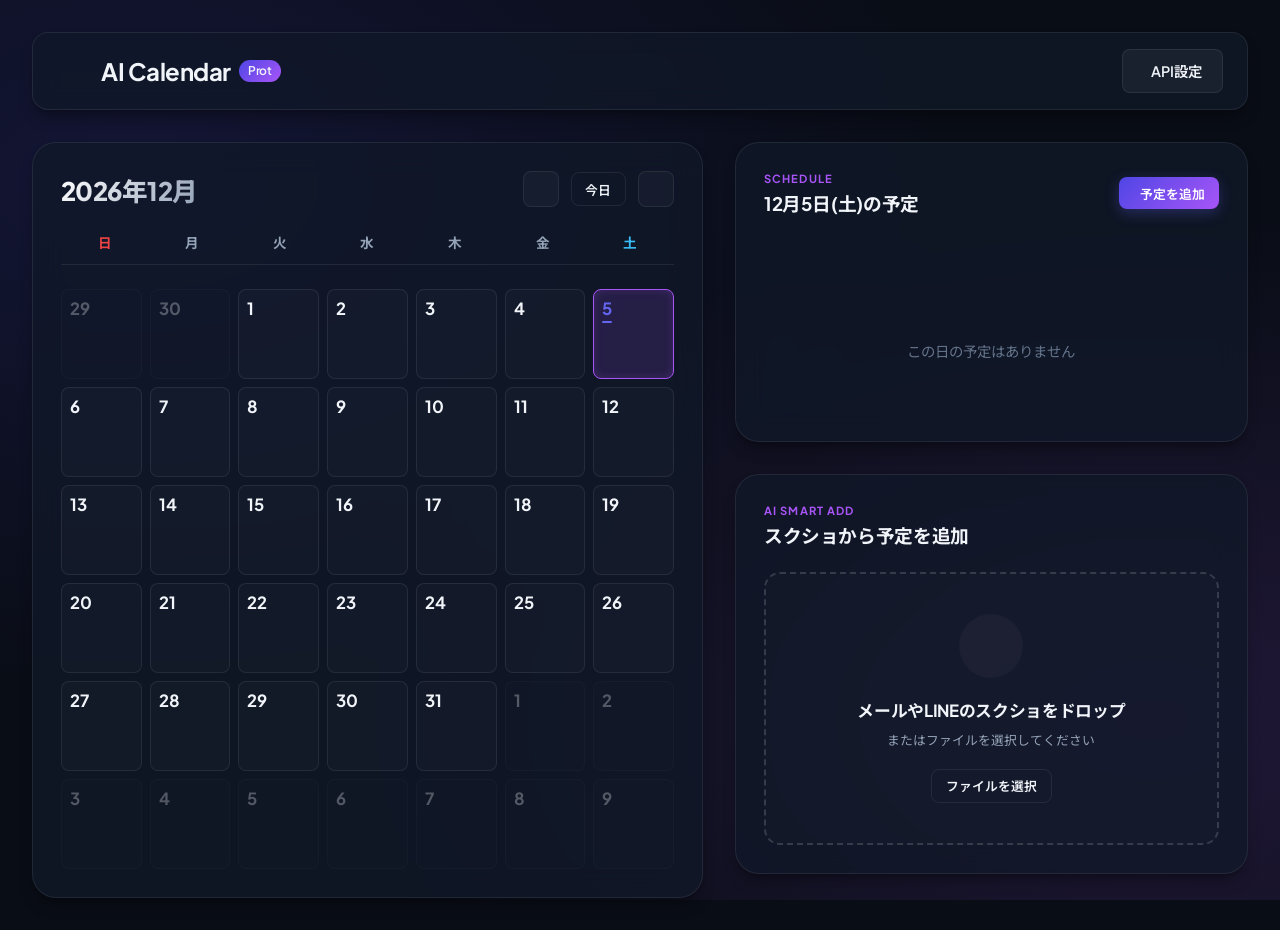
==== index.html @ 20b2f6cc "feat: 複数日の予定を一括登録できる機能を追加 合宿・旅行など連続する予定を、開始日〜終了日を指定して一度に登録できるように対応。  Co-Authored-By: Claude Sonnet 5" ====
<!DOCTYPE html>
<html lang="ja">
<head>
  <meta charset="UTF-8">
  <meta name="viewport" content="width=device-width, initial-scale=1.0">
  <title>AI Calendar Prototype - スマート予定抽出カレンダー</title>
  <!-- Google Fonts -->
  <link rel="preconnect" href="https://fonts.googleapis.com">
  <link rel="preconnect" href="https://fonts.gstatic.com" crossorigin>
  <link href="https://fonts.googleapis.com/css2?family=Plus+Jakarta+Sans:wght@300;400;500;600;700;800&family=Noto+Sans+JP:wght@300;400;500;700&display=swap" rel="stylesheet">
  <!-- Lucide Icons -->
  <script src="https://unpkg.com/lucide@latest"></script>
  <!-- Main Stylesheet -->
  <link rel="stylesheet" href="style.css">
</head>
<body>
  <div class="app-container">
    <!-- Header -->
    <header class="app-header">
      <div class="logo-area">
        <i data-lucide="calendar-heart" class="logo-icon"></i>
        <h1>AI Calendar <span class="badge">Prot</span></h1>
      </div>
      <div class="header-actions">
        <button id="btn-api-settings" class="btn btn-secondary">
          <i data-lucide="key"></i>
          <span>API設定</span>
        </button>
      </div>
    </header>

    <!-- Main Content Grid -->
    <main class="app-main">
      <!-- Left Column: Calendar -->
      <section class="card calendar-card">
        <div class="calendar-header">
          <h2 id="calendar-month-year">2026年7月</h2>
          <div class="calendar-nav">
            <button id="btn-prev-month" class="btn-icon" title="前月"><i data-lucide="chevron-left"></i></button>
            <button id="btn-today" class="btn btn-sm btn-outline">今日</button>
            <button id="btn-next-month" class="btn-icon" title="翌月"><i data-lucide="chevron-right"></i></button>
          </div>
        </div>
        
        <!-- Weekdays -->
        <div class="weekdays">
          <div class="weekday sun">日</div>
          <div class="weekday">月</div>
          <div class="weekday">火</div>
          <div class="weekday">水</div>
          <div class="weekday">木</div>
          <div class="weekday">金</div>
          <div class="weekday sat">土</div>
        </div>

        <!-- Days Grid -->
        <div id="calendar-days" class="calendar-days">
          <!-- Dynamically populated -->
        </div>
      </section>

      <!-- Right Column: Daily Schedule & Actions -->
      <section class="right-panel">
        <!-- Selected Date Schedule -->
        <div class="card schedule-card">
          <div class="card-header">
            <div class="title-with-subtitle">
              <span class="card-subtitle">SCHEDULE</span>
              <h3 id="selected-date-title">7月9日(木)の予定</h3>
            </div>
            <button id="btn-add-schedule" class="btn btn-primary btn-sm">
              <i data-lucide="plus"></i>
              <span>予定を追加</span>
            </button>
          </div>
          
          <div id="schedule-list" class="schedule-list">
            <!-- Dynamically populated -->
            <div class="empty-state">
              <i data-lucide="calendar-range"></i>
              <p>この日の予定はありません</p>
            </div>
          </div>
        </div>

        <!-- Smart Analyzer Dropzone -->
        <div class="card analyzer-card">
          <div class="card-header">
            <div class="title-with-subtitle">
              <span class="card-subtitle">AI SMART ADD</span>
              <h3>スクショから予定を追加</h3>
            </div>
          </div>
          
          <div id="dropzone" class="dropzone">
            <input type="file" id="file-input" accept="image/*" style="display: none;">
            <div class="dropzone-content">
              <div class="icon-pulse">
                <i data-lucide="image-plus" class="drop-icon"></i>
              </div>
              <h4>メールやLINEのスクショをドロップ</h4>
              <p>またはファイルを選択してください</p>
              <button type="button" class="btn btn-outline btn-sm btn-browse" onclick="document.getElementById('file-input').click()">
                ファイルを選択
              </button>
            </div>
            <div id="preview-container" class="preview-container" style="display: none;">
              <img id="image-preview" src="" alt="アップロードされた画像">
              <div class="preview-overlay">
                <button type="button" id="btn-clear-image" class="btn-icon btn-danger-icon" title="画像を解除">
                  <i data-lucide="trash-2"></i>
                </button>
                <button type="button" id="btn-analyze-image" class="btn btn-glow">
                  <i data-lucide="sparkles"></i>
                  <span>AIで予定を読み取る</span>
                </button>
              </div>
            </div>
          </div>
        </div>
      </section>
    </main>
  </div>

  <!-- Modal: API Settings -->
  <div id="modal-api-settings" class="modal">
    <div class="modal-content glass">
      <div class="modal-header">
        <h3><i data-lucide="settings" class="icon-inline"></i> API設定</h3>
        <button class="btn-icon modal-close"><i data-lucide="x"></i></button>
      </div>
      <div class="modal-body">
        <p class="description-text">
          メールやLINEのスクリーンショットから自動で予定を抽出するために、Google AI StudioのGemini APIを使用します。
        </p>
        <div class="form-group">
          <label for="input-api-key">Gemini API Key</label>
          <div class="input-with-icon">
            <i data-lucide="key" class="input-icon"></i>
            <input type="password" id="input-api-key" placeholder="AIzaSy...">
          </div>
          <span class="help-text">
            キーはブラウザのLocalStorageにのみ保存され、直接GoogleのAPIと通信します。<br>
            キーがない場合は、モック（模擬）データを使用して機能をお試しいただけます。
          </span>
        </div>
        
        <div class="toggle-group">
          <div class="toggle-label">
            <span class="toggle-title">デモモード（モック動作）</span>
            <span class="toggle-desc">APIキーなしで模擬的な画像解析テストを行います</span>
          </div>
          <label class="switch">
            <input type="checkbox" id="checkbox-demo-mode">
            <span class="slider round"></span>
          </label>
        </div>
      </div>
      <div class="modal-footer">
        <a href="https://aistudio.google.com/" target="_blank" rel="noopener noreferrer" class="btn btn-link">
          <i data-lucide="external-link"></i> APIキーを取得する
        </a>
        <button id="btn-save-api" class="btn btn-primary">保存する</button>
      </div>
    </div>
  </div>

  <!-- Modal: Add Schedule Form (Manual) -->
  <div id="modal-add-schedule" class="modal">
    <div class="modal-content glass">
      <div class="modal-header">
        <h3><i data-lucide="calendar-plus" class="icon-inline"></i> 予定を手動で追加</h3>
        <button class="btn-icon modal-close"><i data-lucide="x"></i></button>
      </div>
      <form id="form-manual-schedule">
        <div class="modal-body">
          <div class="form-group">
            <label for="schedule-title">タイトル <span class="required">*</span></label>
            <input type="text" id="schedule-title" required placeholder="例: 総合科学特論の講義">
          </div>
          
          <div class="toggle-group toggle-group-compact" id="multi-day-toggle-group">
            <div class="toggle-label">
              <span class="toggle-title">複数日の予定</span>
              <span class="toggle-desc">合宿・旅行など連続する予定を一括登録</span>
            </div>
            <label class="switch">
              <input type="checkbox" id="checkbox-multi-day">
              <span class="slider round"></span>
            </label>
          </div>

          <div id="single-day-input" class="form-row">
            <div class="form-group">
              <label for="schedule-date">日付 <span class="required">*</span></label>
              <input type="date" id="schedule-date" required>
            </div>
          </div>

          <div id="multi-day-input" class="form-row" style="display: none;">
            <div class="form-group">
              <label for="schedule-date-start">開始日 <span class="required">*</span></label>
              <input type="date" id="schedule-date-start">
            </div>
            <div class="form-group">
              <label for="schedule-date-end">終了日 <span class="required">*</span></label>
              <input type="date" id="schedule-date-end">
            </div>
          </div>
          
          <div class="form-row">
            <div class="form-group">
              <label for="schedule-start-time">開始時間</label>
              <input type="time" id="schedule-start-time">
            </div>
            <div class="form-group">
              <label for="schedule-end-time">終了時間</label>
              <input type="time" id="schedule-end-time">
            </div>
          </div>

          <div class="form-group">
            <label for="schedule-description">詳細・メモ</label>
            <textarea id="schedule-description" rows="3" placeholder="場所や持ち物など"></textarea>
          </div>
        </div>
        <div class="modal-footer">
          <button type="button" class="btn btn-outline modal-close">キャンセル</button>
          <button type="submit" class="btn btn-primary">追加する</button>
        </div>
      </form>
    </div>
  </div>

  <!-- Modal: AI Analysis Result Confirmation -->
  <div id="modal-analysis-result" class="modal">
    <div class="modal-content glass max-w-lg">
      <div class="modal-header">
        <h3 class="success-title"><i data-lucide="sparkles" class="icon-inline"></i> AI解析結果の確認</h3>
        <button class="btn-icon modal-close"><i data-lucide="x"></i></button>
      </div>
      <form id="form-confirm-analysis">
        <div class="modal-body">
          <p class="analysis-intro-text">
            スクリーンショットから以下の予定が検出されました。内容を確認・編集し、カレンダーに追加してください。
          </p>
          
          <div class="form-group">
            <label for="analysis-title">タイトル <span class="required">*</span></label>
            <input type="text" id="analysis-title" required>
          </div>
          
          <div class="form-row">
            <div class="form-group">
              <label for="analysis-date">日付 <span class="required">*</span></label>
              <input type="date" id="analysis-date" required>
            </div>
          </div>
          
          <div class="form-row">
            <div class="form-group">
              <label for="analysis-start-time">開始時間</label>
              <input type="time" id="analysis-start-time">
            </div>
            <div class="form-group">
              <label for="analysis-end-time">終了時間</label>
              <input type="time" id="analysis-end-time">
            </div>
          </div>

          <div class="form-group">
            <label for="analysis-description">詳細・メモ</label>
            <textarea id="analysis-description" rows="4"></textarea>
          </div>
        </div>
        <div class="modal-footer">
          <button type="button" class="btn btn-outline modal-close">キャンセル</button>
          <button type="submit" class="btn btn-glow">カレンダーに追加する</button>
        </div>
      </form>
    </div>
  </div>

  <!-- Global Loader -->
  <div id="global-loader" class="loader-overlay" style="display: none;">
    <div class="loader-content">
      <div class="spinner-circle"></div>
      <p id="loader-message">AIが画像を解析中...</p>
    </div>
  </div>

  <!-- Toast Notification -->
  <div id="toast" class="toast" style="display: none;">
    <i data-lucide="check-circle" id="toast-icon"></i>
    <span id="toast-message">予定を追加しました！</span>
  </div>

  <!-- Main Logic Script -->
  <script src="app.js"></script>
</body>
</html>
---- style.css ----
/* ==========================================================================
   CSS Design System & Variables (Dark / Neon / Glassmorphism)
   ========================================================================== */

:root {
  --font-primary: 'Plus Jakarta Sans', 'Noto Sans JP', sans-serif;
  
  /* Color Palette */
  --bg-app: #090d16;
  --bg-card: rgba(17, 25, 40, 0.75);
  --bg-card-hover: rgba(27, 37, 56, 0.85);
  --border-glass: rgba(255, 255, 255, 0.08);
  --border-focus: #6366f1;
  
  --text-main: #f1f5f9;
  --text-muted: #94a3b8;
  --text-dark: #64748b;
  
  --primary: #6366f1;
  --primary-glow: rgba(99, 102, 241, 0.35);
  --secondary: #a855f7;
  --secondary-glow: rgba(168, 85, 247, 0.3);
  --gradient-accent: linear-gradient(135deg, #4f46e5 0%, #a855f7 100%);
  --gradient-glow: linear-gradient(135deg, rgba(79, 70, 229, 0.4) 0%, rgba(168, 85, 247, 0.4) 100%);
  
  --success: #10b981;
  --success-glow: rgba(16, 185, 129, 0.2);
  --danger: #ef4444;
  --danger-glow: rgba(239, 68, 68, 0.2);
  
  /* Layout */
  --radius-sm: 8px;
  --radius-md: 16px;
  --radius-lg: 24px;
  --shadow-sm: 0 4px 6px -1px rgba(0, 0, 0, 0.1), 0 2px 4px -2px rgba(0, 0, 0, 0.1);
  --shadow-md: 0 10px 15px -3px rgba(0, 0, 0, 0.3), 0 4px 6px -4px rgba(0, 0, 0, 0.3);
  --shadow-glow: 0 0 20px rgba(99, 102, 241, 0.2);
}

/* ==========================================================================
   Base Styles & Reset
   ========================================================================== */

* {
  margin: 0;
  padding: 0;
  box-sizing: border-box;
}

body {
  background-color: var(--bg-app);
  background-image: 
    radial-gradient(at 10% 20%, rgba(79, 70, 229, 0.15) 0px, transparent 50%),
    radial-gradient(at 90% 80%, rgba(168, 85, 247, 0.15) 0px, transparent 50%);
  background-attachment: fixed;
  color: var(--text-main);
  font-family: var(--font-primary);
  min-height: 100vh;
  display: flex;
  justify-content: center;
  overflow-x: hidden;
  -webkit-font-smoothing: antialiased;
}

/* ==========================================================================
   Typography & Inline elements
   ========================================================================== */

h1, h2, h3, h4 {
  font-weight: 700;
  letter-spacing: -0.02em;
}

input, textarea, button {
  font-family: inherit;
  color: inherit;
}

/* ==========================================================================
   App Layout Container
   ========================================================================== */

.app-container {
  width: 100%;
  max-width: 1400px;
  padding: 2rem;
  display: flex;
  flex-direction: column;
  gap: 2rem;
}

/* ==========================================================================
   Header
   ========================================================================== */

.app-header {
  display: flex;
  justify-content: space-between;
  align-items: center;
  padding: 1rem 1.5rem;
  background: var(--bg-card);
  backdrop-filter: blur(12px);
  -webkit-backdrop-filter: blur(12px);
  border: 1px solid var(--border-glass);
  border-radius: var(--radius-md);
  box-shadow: var(--shadow-md);
}

.logo-area {
  display: flex;
  align-items: center;
  gap: 0.75rem;
}

.logo-icon {
  width: 2rem;
  height: 2rem;
  color: var(--primary);
  filter: drop-shadow(0 0 8px var(--primary-glow));
}

.logo-area h1 {
  font-size: 1.5rem;
  display: flex;
  align-items: center;
  gap: 0.5rem;
}

.logo-area h1 .badge {
  font-size: 0.75rem;
  background: var(--gradient-accent);
  padding: 0.2rem 0.6rem;
  border-radius: 999px;
  font-weight: 600;
}

/* ==========================================================================
   Main Grid Layout
   ========================================================================== */

.app-main {
  display: grid;
  grid-template-columns: 1.7fr 1.3fr;
  gap: 2rem;
  align-items: start;
}

@media (max-width: 1024px) {
  .app-main {
    grid-template-columns: 1fr;
  }
}

/* ==========================================================================
   Shared Card (Glassmorphism)
   ========================================================================== */

.card {
  background: var(--bg-card);
  backdrop-filter: blur(16px);
  -webkit-backdrop-filter: blur(16px);
  border: 1px solid var(--border-glass);
  border-radius: var(--radius-lg);
  padding: 1.75rem;
  box-shadow: var(--shadow-md);
  transition: transform 0.3s ease, border-color 0.3s ease;
}

.card:hover {
  border-color: rgba(255, 255, 255, 0.15);
}

.card-header {
  display: flex;
  justify-content: space-between;
  align-items: center;
  margin-bottom: 1.5rem;
}

.title-with-subtitle {
  display: flex;
  flex-direction: column;
  gap: 0.25rem;
}

.card-subtitle {
  font-size: 0.7rem;
  font-weight: 700;
  color: var(--secondary);
  letter-spacing: 0.1em;
  text-transform: uppercase;
}

/* ==========================================================================
   Left Column: Calendar Styles
   ========================================================================== */

.calendar-card {
  display: flex;
  flex-direction: column;
  gap: 1.5rem;
}

.calendar-header {
  display: flex;
  justify-content: space-between;
  align-items: center;
}

.calendar-header h2 {
  font-size: 1.6rem;
  font-weight: 800;
  background: linear-gradient(120deg, #fff, var(--text-muted));
  -webkit-background-clip: text;
  -webkit-text-fill-color: transparent;
}

.calendar-nav {
  display: flex;
  align-items: center;
  gap: 0.75rem;
}

/* Weekdays */
.weekdays {
  display: grid;
  grid-template-columns: repeat(7, 1fr);
  text-align: center;
  font-weight: 700;
  font-size: 0.85rem;
  color: var(--text-muted);
  border-bottom: 1px solid var(--border-glass);
  padding-bottom: 0.75rem;
}

.weekday.sun {
  color: var(--danger);
}

.weekday.sat {
  color: #38bdf8;
}

/* Days Grid */
.calendar-days {
  display: grid;
  grid-template-columns: repeat(7, 1fr);
  grid-auto-rows: minmax(90px, 1fr);
  gap: 8px;
}

.day-cell {
  position: relative;
  background: rgba(255, 255, 255, 0.02);
  border: 1px solid var(--border-glass);
  border-radius: var(--radius-sm);
  padding: 0.5rem;
  display: flex;
  flex-direction: column;
  justify-content: space-between;
  cursor: pointer;
  transition: all 0.2s cubic-bezier(0.4, 0, 0.2, 1);
}

.day-cell:hover {
  background: rgba(255, 255, 255, 0.06);
  transform: translateY(-2px);
  border-color: rgba(255, 255, 255, 0.2);
  box-shadow: 0 4px 12px rgba(0, 0, 0, 0.2);
}

.day-cell.other-month {
  opacity: 0.3;
}

.day-cell.today {
  background: rgba(99, 102, 241, 0.1);
  border-color: var(--primary);
  box-shadow: inset 0 0 10px rgba(99, 102, 241, 0.15);
}

.day-cell.selected {
  background: rgba(168, 85, 247, 0.15);
  border-color: var(--secondary);
  box-shadow: inset 0 0 10px rgba(168, 85, 247, 0.2);
}

.day-number {
  font-weight: 700;
  font-size: 1.05rem;
  color: var(--text-main);
  align-self: flex-start;
}

.day-cell.today .day-number {
  color: var(--primary);
  position: relative;
}

.day-cell.today .day-number::after {
  content: '';
  position: absolute;
  bottom: -4px;
  left: 0;
  width: 100%;
  height: 2px;
  background: var(--primary);
  border-radius: 99px;
}

/* Event Badges in Calendar Cells */
.cell-events {
  display: flex;
  flex-direction: column;
  gap: 3px;
  margin-top: 0.5rem;
  overflow: hidden;
  max-height: 52px;
}

.event-badge {
  font-size: 0.7rem;
  padding: 2px 6px;
  background: var(--primary-glow);
  border-left: 3px solid var(--primary);
  color: #c7d2fe;
  border-radius: 3px;
  white-space: nowrap;
  overflow: hidden;
  text-overflow: ellipsis;
  font-weight: 500;
}

.event-badge.has-time {
  background: var(--secondary-glow);
  border-left-color: var(--secondary);
  color: #f5d0fe;
}

.event-badge.more {
  background: transparent;
  border-left: none;
  color: var(--text-muted);
  text-align: center;
  font-weight: 600;
}

/* ==========================================================================
   Right Panel Styles
   ========================================================================== */

.right-panel {
  display: flex;
  flex-direction: column;
  gap: 2rem;
}

/* Schedule Card */
.schedule-card {
  min-height: 300px;
}

.schedule-list {
  display: flex;
  flex-direction: column;
  gap: 1rem;
}

.schedule-item {
  display: flex;
  align-items: center;
  gap: 1rem;
  background: rgba(255, 255, 255, 0.03);
  border: 1px solid var(--border-glass);
  padding: 1rem;
  border-radius: var(--radius-md);
  transition: all 0.2s ease;
}

.schedule-item:hover {
  background: rgba(255, 255, 255, 0.05);
  border-color: rgba(255, 255, 255, 0.15);
  transform: translateX(4px);
}

.schedule-time-indicator {
  display: flex;
  flex-direction: column;
  align-items: center;
  justify-content: center;
  min-width: 65px;
  padding-right: 1rem;
  border-right: 1px solid var(--border-glass);
}

.schedule-time-start {
  font-weight: 700;
  font-size: 1rem;
  color: var(--text-main);
}

.schedule-time-end {
  font-size: 0.75rem;
  color: var(--text-muted);
}

.schedule-info {
  flex-grow: 1;
}

.schedule-title {
  font-weight: 600;
  font-size: 1rem;
  color: var(--text-main);
  margin-bottom: 0.25rem;
}

.schedule-desc {
  font-size: 0.8rem;
  color: var(--text-muted);
  line-height: 1.4;
}

.schedule-actions {
  display: flex;
  gap: 0.5rem;
}

/* Empty State */
.empty-state {
  display: flex;
  flex-direction: column;
  align-items: center;
  justify-content: center;
  color: var(--text-dark);
  padding: 3rem 0;
  text-align: center;
  gap: 0.75rem;
}

.empty-state i {
  width: 2.5rem;
  height: 2.5rem;
}

.empty-state p {
  font-size: 0.9rem;
}

/* Smart Analyzer (Drag & Drop) */
.dropzone {
  position: relative;
  border: 2px dashed rgba(255, 255, 255, 0.15);
  border-radius: var(--radius-md);
  padding: 2.5rem 1.5rem;
  text-align: center;
  cursor: pointer;
  transition: all 0.3s ease;
  background: rgba(255, 255, 255, 0.01);
  overflow: hidden;
}

.dropzone:hover, .dropzone.dragover {
  border-color: var(--primary);
  background: rgba(99, 102, 241, 0.05);
}

.dropzone.dragover .icon-pulse {
  transform: scale(1.1);
  box-shadow: 0 0 25px rgba(99, 102, 241, 0.5);
}

.icon-pulse {
  width: 4rem;
  height: 4rem;
  background: rgba(255, 255, 255, 0.03);
  border-radius: 50%;
  display: flex;
  align-items: center;
  justify-content: center;
  margin: 0 auto 1.25rem;
  transition: all 0.3s ease;
}

.drop-icon {
  width: 2rem;
  height: 2rem;
  color: var(--text-muted);
}

.dropzone:hover .drop-icon, .dropzone.dragover .drop-icon {
  color: var(--primary);
}

.dropzone h4 {
  font-size: 1.05rem;
  margin-bottom: 0.5rem;
}

.dropzone p {
  font-size: 0.8rem;
  color: var(--text-muted);
  margin-bottom: 1.25rem;
}

/* Preview Image Area */
.preview-container {
  position: absolute;
  top: 0;
  left: 0;
  width: 100%;
  height: 100%;
  z-index: 10;
  background: #000;
}

.preview-container img {
  width: 100%;
  height: 100%;
  object-fit: contain;
}

.preview-overlay {
  position: absolute;
  bottom: 0;
  left: 0;
  width: 100%;
  padding: 1rem;
  background: linear-gradient(to top, rgba(0,0,0,0.85), transparent);
  display: flex;
  justify-content: space-between;
  align-items: center;
}

/* ==========================================================================
   Interactive Elements (Buttons, Inputs, Toggles)
   ========================================================================== */

/* Button */
.btn {
  display: inline-flex;
  align-items: center;
  justify-content: center;
  gap: 0.5rem;
  padding: 0.65rem 1.25rem;
  border-radius: var(--radius-sm);
  font-weight: 600;
  font-size: 0.9rem;
  cursor: pointer;
  border: none;
  transition: all 0.2s cubic-bezier(0.4, 0, 0.2, 1);
  text-decoration: none;
}

.btn-sm {
  padding: 0.4rem 0.85rem;
  font-size: 0.8rem;
}

.btn-primary {
  background: var(--gradient-accent);
  color: #fff;
  box-shadow: 0 4px 14px rgba(99, 102, 241, 0.3);
}

.btn-primary:hover {
  transform: translateY(-1px);
  box-shadow: 0 6px 20px rgba(99, 102, 241, 0.5);
}

.btn-secondary {
  background: rgba(255, 255, 255, 0.05);
  border: 1px solid var(--border-glass);
  color: var(--text-main);
}

.btn-secondary:hover {
  background: rgba(255, 255, 255, 0.1);
  border-color: rgba(255, 255, 255, 0.2);
}

.btn-outline {
  background: transparent;
  border: 1px solid var(--border-glass);
  color: var(--text-main);
}

.btn-outline:hover {
  background: rgba(255, 255, 255, 0.05);
  border-color: rgba(255, 255, 255, 0.25);
}

.btn-glow {
  background: var(--gradient-accent);
  color: #fff;
  box-shadow: 0 0 15px rgba(139, 92, 246, 0.5);
  position: relative;
  overflow: hidden;
}

.btn-glow::after {
  content: '';
  position: absolute;
  top: 0;
  left: -50%;
  width: 200%;
  height: 100%;
  background: linear-gradient(to right, transparent, rgba(255,255,255,0.25), transparent);
  transform: skewX(-30deg);
  transition: 0.75s;
}

.btn-glow:hover::after {
  left: 120%;
}

.btn-glow:hover {
  transform: translateY(-1px);
  box-shadow: 0 0 25px rgba(139, 92, 246, 0.8);
}

/* Icon Buttons */
.btn-icon {
  width: 2.25rem;
  height: 2.25rem;
  border-radius: var(--radius-sm);
  display: flex;
  align-items: center;
  justify-content: center;
  background: rgba(255, 255, 255, 0.03);
  border: 1px solid var(--border-glass);
  color: var(--text-muted);
  cursor: pointer;
  transition: all 0.2s ease;
}

.btn-icon:hover {
  background: rgba(255, 255, 255, 0.08);
  color: var(--text-main);
  border-color: rgba(255, 255, 255, 0.2);
}

.btn-danger-icon {
  color: rgba(239, 68, 68, 0.75);
  background: rgba(239, 68, 68, 0.1);
  border-color: rgba(239, 68, 68, 0.2);
}

.btn-danger-icon:hover {
  color: #fff;
  background: var(--danger);
  border-color: var(--danger);
}

.btn-link {
  background: transparent;
  color: var(--text-muted);
  font-weight: 500;
  text-decoration: underline;
}

.btn-link:hover {
  color: var(--text-main);
}

/* Inputs & Form Control */
.form-group {
  display: flex;
  flex-direction: column;
  gap: 0.5rem;
  margin-bottom: 1.25rem;
}

.form-row {
  display: grid;
  grid-template-columns: 1fr 1fr;
  gap: 1rem;
}

@media (max-width: 480px) {
  .form-row {
    grid-template-columns: 1fr;
    gap: 0;
  }
}

label {
  font-size: 0.85rem;
  font-weight: 600;
  color: var(--text-muted);
}

.required {
  color: var(--danger);
}

input[type="text"],
input[type="password"],
input[type="date"],
input[type="time"],
textarea {
  background: rgba(0, 0, 0, 0.25);
  border: 1px solid var(--border-glass);
  border-radius: var(--radius-sm);
  padding: 0.75rem 1rem;
  font-size: 0.95rem;
  color: var(--text-main);
  outline: none;
  transition: border-color 0.2s ease, box-shadow 0.2s ease;
  width: 100%;
}

input[type="text"]:focus,
input[type="password"]:focus,
input[type="date"]:focus,
input[type="time"]:focus,
textarea:focus {
  border-color: var(--primary);
  box-shadow: 0 0 10px rgba(99, 102, 241, 0.2);
}

.input-with-icon {
  position: relative;
  display: flex;
  align-items: center;
}

.input-icon {
  position: absolute;
  left: 1rem;
  width: 1.15rem;
  height: 1.15rem;
  color: var(--text-dark);
  pointer-events: none;
}

.input-with-icon input {
  padding-left: 2.75rem;
}

textarea {
  resize: vertical;
}

.help-text {
  font-size: 0.75rem;
  color: var(--text-dark);
  line-height: 1.4;
}

/* Switch Toggle UI */
.toggle-group {
  display: flex;
  justify-content: space-between;
  align-items: center;
  padding: 1rem;
  background: rgba(255, 255, 255, 0.02);
  border: 1px solid var(--border-glass);
  border-radius: var(--radius-sm);
  margin-top: 1rem;
}

.toggle-label {
  display: flex;
  flex-direction: column;
  gap: 0.25rem;
}

.toggle-title {
  font-size: 0.9rem;
  font-weight: 600;
  color: var(--text-main);
}

.toggle-desc {
  font-size: 0.75rem;
  color: var(--text-muted);
}

.switch {
  position: relative;
  display: inline-block;
  width: 50px;
  height: 26px;
  flex-shrink: 0;
}

.switch input {
  opacity: 0;
  width: 0;
  height: 0;
}

.slider {
  position: absolute;
  cursor: pointer;
  top: 0;
  left: 0;
  right: 0;
  bottom: 0;
  background-color: rgba(255, 255, 255, 0.1);
  transition: .3s;
}

.slider:before {
  position: absolute;
  content: "";
  height: 18px;
  width: 18px;
  left: 4px;
  bottom: 4px;
  background-color: white;
  transition: .3s;
}

input:checked + .slider {
  background-color: var(--primary);
  box-shadow: 0 0 10px rgba(99, 102, 241, 0.4);
}

input:focus + .slider {
  box-shadow: 0 0 1px var(--primary);
}

input:checked + .slider:before {
  transform: translateX(24px);
}

.slider.round {
  border-radius: 34px;
}

.slider.round:before {
  border-radius: 50%;
}

/* ==========================================================================
   Modals
   ========================================================================== */

.modal {
  display: none;
  position: fixed;
  top: 0;
  left: 0;
  width: 100vw;
  height: 100vh;
  z-index: 1000;
  background: rgba(0, 0, 0, 0.6);
  backdrop-filter: blur(8px);
  -webkit-backdrop-filter: blur(8px);
  align-items: center;
  justify-content: center;
  padding: 1rem;
}

.modal.active {
  display: flex;
  animation: fadeIn 0.25s cubic-bezier(0.16, 1, 0.3, 1) forwards;
}

.modal-content {
  background: var(--bg-card);
  border: 1px solid rgba(255, 255, 255, 0.1);
  border-radius: var(--radius-lg);
  width: 100%;
  max-width: 500px;
  box-shadow: 0 25px 50px -12px rgba(0, 0, 0, 0.6), var(--shadow-glow);
  transform: scale(0.95);
  opacity: 0;
  animation: scaleUp 0.3s cubic-bezier(0.34, 1.56, 0.64, 1) forwards;
}

.modal-content.max-w-lg {
  max-w: 600px;
}

.modal-header {
  display: flex;
  justify-content: space-between;
  align-items: center;
  padding: 1.5rem;
  border-bottom: 1px solid var(--border-glass);
}

.modal-header h3 {
  font-size: 1.25rem;
  display: flex;
  align-items: center;
  gap: 0.5rem;
}

.success-title {
  background: linear-gradient(135deg, #a855f7 0%, #10b981 100%);
  -webkit-background-clip: text;
  -webkit-text-fill-color: transparent;
}

.modal-body {
  padding: 1.5rem;
  max-height: 70vh;
  overflow-y: auto;
}

.modal-footer {
  display: flex;
  justify-content: flex-end;
  align-items: center;
  gap: 1rem;
  padding: 1.25rem 1.5rem;
  border-top: 1px solid var(--border-glass);
  background: rgba(0, 0, 0, 0.1);
  border-bottom-left-radius: var(--radius-lg);
  border-bottom-right-radius: var(--radius-lg);
}

.description-text {
  font-size: 0.9rem;
  color: var(--text-muted);
  line-height: 1.5;
  margin-bottom: 1.25rem;
}

.analysis-intro-text {
  font-size: 0.9rem;
  line-height: 1.5;
  background: rgba(168, 85, 247, 0.08);
  border: 1px solid rgba(168, 85, 247, 0.15);
  padding: 0.85rem 1rem;
  border-radius: var(--radius-sm);
  color: #e9d5ff;
  margin-bottom: 1.25rem;
}

.icon-inline {
  width: 1.25rem;
  height: 1.25rem;
  vertical-align: middle;
}

/* ==========================================================================
   Loaders & Toast
   ========================================================================== */

/* Global Loader Overlays */
.loader-overlay {
  position: fixed;
  top: 0;
  left: 0;
  width: 100vw;
  height: 100vh;
  background: rgba(5, 8, 15, 0.8);
  backdrop-filter: blur(8px);
  -webkit-backdrop-filter: blur(8px);
  z-index: 2000;
  display: flex;
  align-items: center;
  justify-content: center;
}

.loader-content {
  display: flex;
  flex-direction: column;
  align-items: center;
  gap: 1.5rem;
  text-align: center;
}

.spinner-circle {
  width: 3.5rem;
  height: 3.5rem;
  border: 4px solid rgba(255, 255, 255, 0.05);
  border-top: 4px solid var(--primary);
  border-right: 4px solid var(--secondary);
  border-radius: 50%;
  animation: spin 1s linear infinite;
  box-shadow: 0 0 15px rgba(99, 102, 241, 0.2);
}

/* Toast */
.toast {
  position: fixed;
  bottom: 2rem;
  left: 50%;
  transform: translateX(-50%) translateY(100px);
  background: rgba(17, 25, 40, 0.9);
  backdrop-filter: blur(12px);
  -webkit-backdrop-filter: blur(12px);
  border: 1px solid var(--success);
  padding: 1rem 1.75rem;
  border-radius: 99px;
  box-shadow: 0 10px 25px rgba(0, 0, 0, 0.5), 0 0 15px var(--success-glow);
  display: flex;
  align-items: center;
  gap: 0.75rem;
  z-index: 9999;
  opacity: 0;
  transition: all 0.35s cubic-bezier(0.175, 0.885, 0.32, 1.275);
}

.toast.active {
  transform: translateX(-50%) translateY(0);
  opacity: 1;
}

.toast i {
  color: var(--success);
  width: 1.25rem;
  height: 1.25rem;
}

.toast span {
  font-weight: 600;
  font-size: 0.9rem;
}

.toast.error {
  border-color: var(--danger);
  box-shadow: 0 10px 25px rgba(0, 0, 0, 0.5), 0 0 15px var(--danger-glow);
}

.toast.error i {
  color: var(--danger);
}

/* ==========================================================================
   Animations
   ========================================================================== */

@keyframes spin {
  0% { transform: rotate(0deg); }
  100% { transform: rotate(360deg); }
}

@keyframes fadeIn {
  from { opacity: 0; }
  to { opacity: 1; }
}

@keyframes scaleUp {
  from {
    transform: scale(0.95);
    opacity: 0;
  }
  to {
    transform: scale(1);
    opacity: 1;
  }
}

/* ==========================================================================
   Multi-day Toggle (Compact)
   ========================================================================== */

.toggle-group-compact {
  margin-top: 0;
  margin-bottom: 1.25rem;
  padding: 0.75rem 1rem;
  background: rgba(168, 85, 247, 0.05);
  border-color: rgba(168, 85, 247, 0.15);
  transition: all 0.3s ease;
}

.toggle-group-compact:has(input:checked) {
  background: rgba(168, 85, 247, 0.1);
  border-color: rgba(168, 85, 247, 0.3);
  box-shadow: 0 0 12px rgba(168, 85, 247, 0.1);
}

#single-day-input,
#multi-day-input {
  animation: fadeSlideIn 0.25s ease forwards;
}

@keyframes fadeSlideIn {
  from {
    opacity: 0;
    transform: translateY(-6px);
  }
  to {
    opacity: 1;
    transform: translateY(0);
  }
}
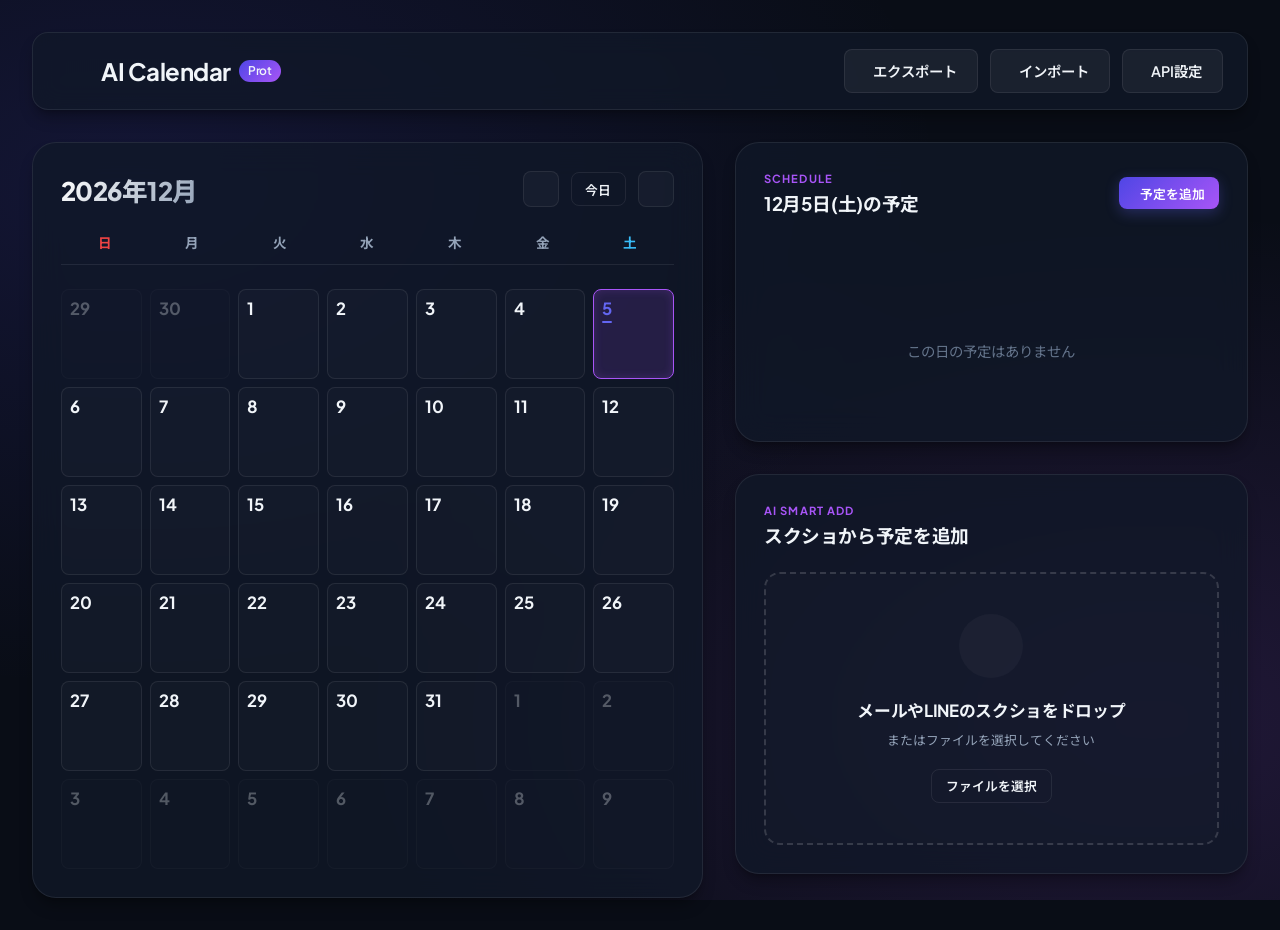
==== commit d92365cf: "feat: 予定のエクスポート/インポート機能を追加 カレンダーの予定をJSONファイルとして書き出し・読み込みできるようにし、バックアップや他端末への引き継ぎに対応した。  Co-Authored-" ====
--- a/index.html
+++ b/index.html
@@ -22,6 +22,15 @@
         <h1>AI Calendar <span class="badge">Prot</span></h1>
       </div>
       <div class="header-actions">
+        <button id="btn-export" class="btn btn-secondary" title="予定をJSONファイルとして保存">
+          <i data-lucide="download"></i>
+          <span>エクスポート</span>
+        </button>
+        <button id="btn-import" class="btn btn-secondary" title="JSONファイルから予定を読み込み">
+          <i data-lucide="upload"></i>
+          <span>インポート</span>
+        </button>
+        <input type="file" id="import-file-input" accept="application/json,.json" style="display: none;">
         <button id="btn-api-settings" class="btn btn-secondary">
           <i data-lucide="key"></i>
           <span>API設定</span>
@@ -244,34 +253,8 @@
           <p class="analysis-intro-text">
             スクリーンショットから以下の予定が検出されました。内容を確認・編集し、カレンダーに追加してください。
           </p>
-          
-          <div class="form-group">
-            <label for="analysis-title">タイトル <span class="required">*</span></label>
-            <input type="text" id="analysis-title" required>
-          </div>
-          
-          <div class="form-row">
-            <div class="form-group">
-              <label for="analysis-date">日付 <span class="required">*</span></label>
-              <input type="date" id="analysis-date" required>
-            </div>
-          </div>
-          
-          <div class="form-row">
-            <div class="form-group">
-              <label for="analysis-start-time">開始時間</label>
-              <input type="time" id="analysis-start-time">
-            </div>
-            <div class="form-group">
-              <label for="analysis-end-time">終了時間</label>
-              <input type="time" id="analysis-end-time">
-            </div>
-          </div>
-
-          <div class="form-group">
-            <label for="analysis-description">詳細・メモ</label>
-            <textarea id="analysis-description" rows="4"></textarea>
-          </div>
+
+          <div id="analysis-items-container"></div>
         </div>
         <div class="modal-footer">
           <button type="button" class="btn btn-outline modal-close">キャンセル</button>
--- a/style.css
+++ b/style.css
@@ -112,6 +112,13 @@
   gap: 0.75rem;
 }
 
+.header-actions {
+  display: flex;
+  align-items: center;
+  gap: 0.75rem;
+  flex-wrap: wrap;
+}
+
 .logo-icon {
   width: 2rem;
   height: 2rem;
@@ -932,6 +939,30 @@
   margin-bottom: 1.25rem;
 }
 
+.analysis-item {
+  border: 1px solid var(--border-glass);
+  border-radius: var(--radius-md);
+  padding: 1.25rem 1.25rem 0.25rem;
+  margin-bottom: 1.25rem;
+  background: rgba(255, 255, 255, 0.02);
+}
+
+.analysis-item-header {
+  display: flex;
+  align-items: center;
+  justify-content: space-between;
+  margin-bottom: 1rem;
+}
+
+.analysis-item-badge {
+  font-size: 0.8rem;
+  font-weight: 700;
+  color: #e9d5ff;
+  background: rgba(168, 85, 247, 0.15);
+  padding: 0.25rem 0.65rem;
+  border-radius: var(--radius-full, 999px);
+}
+
 .icon-inline {
   width: 1.25rem;
   height: 1.25rem;
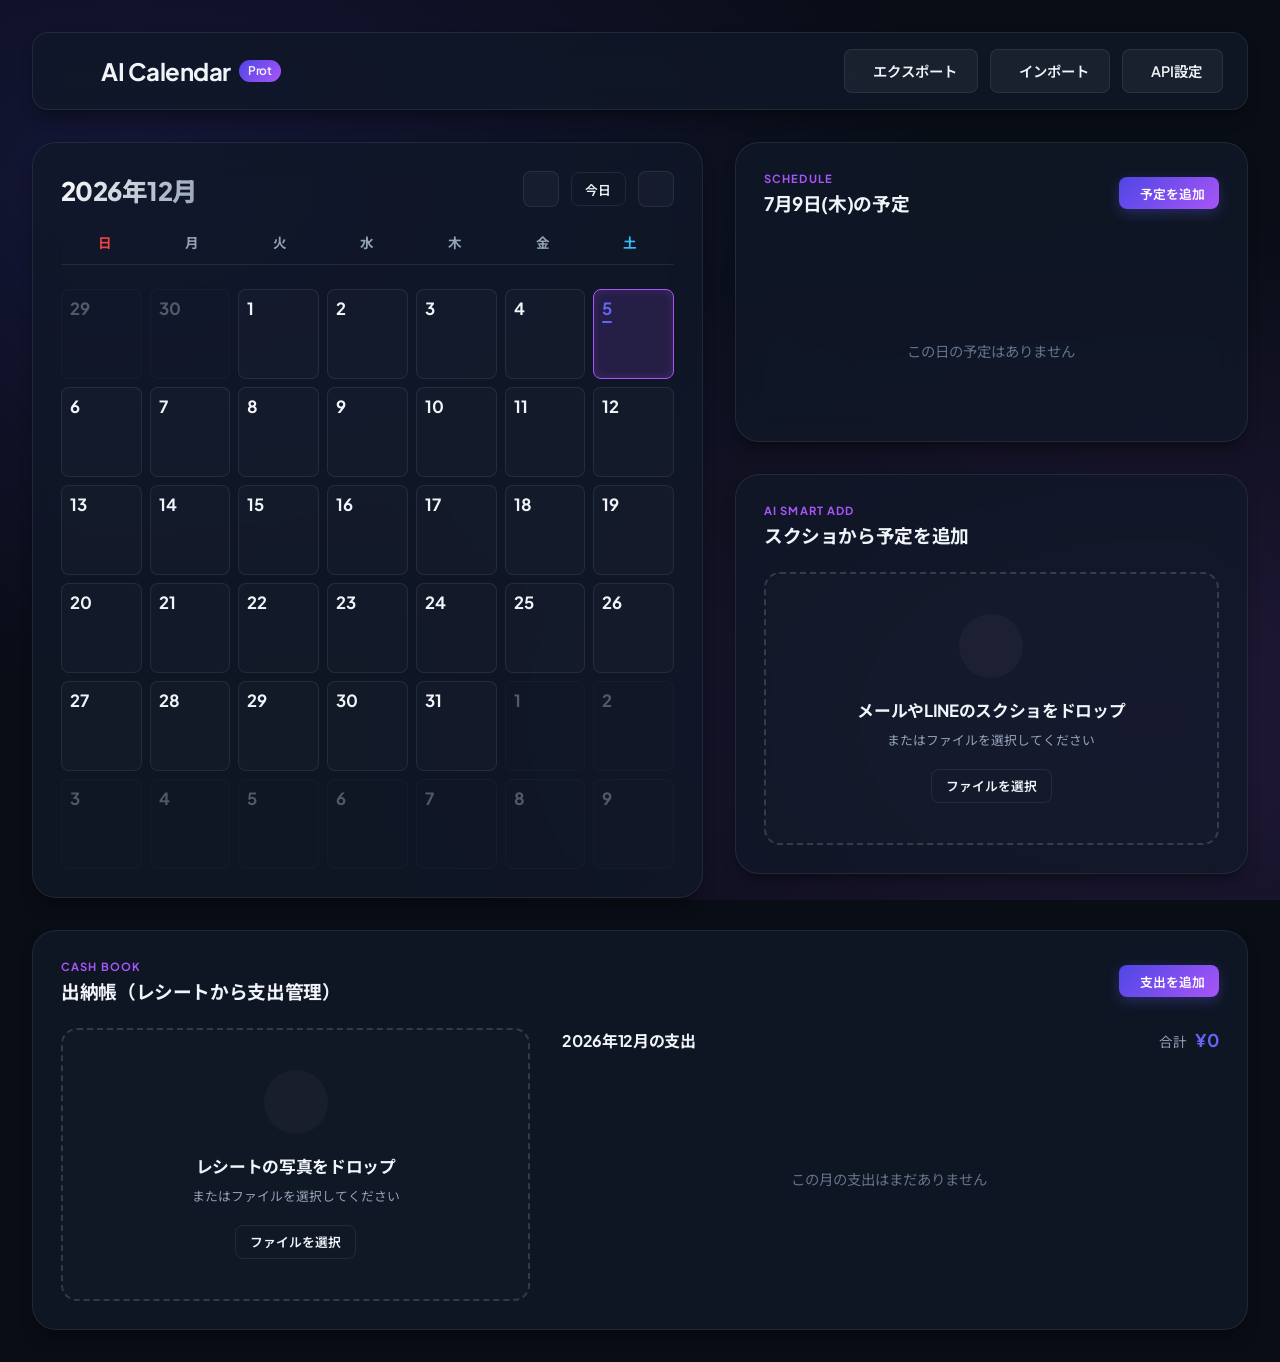
==== commit 6e71df0c: "feat: レシート/利用明細から支出を読み取る出納帳機能を追加 カレンダーページに出納帳セクションを新設し、レシートや銀行・クレジットカードの利用明細の写真から日付・金額・店名を抽出して日別/月別に" ====
--- a/index.html
+++ b/index.html
@@ -129,6 +129,65 @@
         </div>
       </section>
     </main>
+
+    <!-- Cash Book Section (Receipt-based Expense Tracking) -->
+    <section class="card ledger-card">
+      <div class="card-header">
+        <div class="title-with-subtitle">
+          <span class="card-subtitle">CASH BOOK</span>
+          <h3>出納帳（レシートから支出管理）</h3>
+        </div>
+        <button id="btn-add-expense" class="btn btn-primary btn-sm">
+          <i data-lucide="plus"></i>
+          <span>支出を追加</span>
+        </button>
+      </div>
+
+      <div class="ledger-grid">
+        <!-- Receipt Dropzone -->
+        <div class="ledger-dropzone-col">
+          <div id="receipt-dropzone" class="dropzone">
+            <input type="file" id="receipt-file-input" accept="image/*" style="display: none;">
+            <div class="dropzone-content">
+              <div class="icon-pulse">
+                <i data-lucide="receipt" class="drop-icon"></i>
+              </div>
+              <h4>レシートの写真をドロップ</h4>
+              <p>またはファイルを選択してください</p>
+              <button type="button" class="btn btn-outline btn-sm btn-browse" onclick="document.getElementById('receipt-file-input').click()">
+                ファイルを選択
+              </button>
+            </div>
+            <div id="receipt-preview-container" class="preview-container" style="display: none;">
+              <img id="receipt-image-preview" src="" alt="アップロードされたレシート">
+              <div class="preview-overlay">
+                <button type="button" id="btn-clear-receipt-image" class="btn-icon btn-danger-icon" title="画像を解除">
+                  <i data-lucide="trash-2"></i>
+                </button>
+                <button type="button" id="btn-analyze-receipt" class="btn btn-glow">
+                  <i data-lucide="sparkles"></i>
+                  <span>AIでレシートを読み取る</span>
+                </button>
+              </div>
+            </div>
+          </div>
+        </div>
+
+        <!-- Ledger List -->
+        <div class="ledger-list-col">
+          <div class="ledger-month-header">
+            <h4 id="ledger-month-label">今月の支出</h4>
+            <span class="ledger-total-badge">合計 <strong id="ledger-total-amount">¥0</strong></span>
+          </div>
+          <div id="ledger-list" class="ledger-list">
+            <div class="empty-state">
+              <i data-lucide="receipt"></i>
+              <p>この月の支出はまだありません</p>
+            </div>
+          </div>
+        </div>
+      </div>
+    </section>
   </div>
 
   <!-- Modal: API Settings -->
@@ -264,6 +323,61 @@
     </div>
   </div>
 
+  <!-- Modal: Add Expense Form (Manual) -->
+  <div id="modal-add-expense" class="modal">
+    <div class="modal-content glass">
+      <div class="modal-header">
+        <h3><i data-lucide="receipt" class="icon-inline"></i> 支出を手動で追加</h3>
+        <button class="btn-icon modal-close"><i data-lucide="x"></i></button>
+      </div>
+      <form id="form-manual-expense">
+        <div class="modal-body">
+          <div class="form-row">
+            <div class="form-group">
+              <label for="expense-date">日付 <span class="required">*</span></label>
+              <input type="date" id="expense-date" required>
+            </div>
+            <div class="form-group">
+              <label for="expense-amount">金額（円） <span class="required">*</span></label>
+              <input type="number" id="expense-amount" min="0" step="1" required placeholder="例: 850">
+            </div>
+          </div>
+          <div class="form-group">
+            <label for="expense-store">店名（任意）</label>
+            <input type="text" id="expense-store" placeholder="例: コンビニA">
+          </div>
+        </div>
+        <div class="modal-footer">
+          <button type="button" class="btn btn-outline modal-close">キャンセル</button>
+          <button type="submit" class="btn btn-primary">追加する</button>
+        </div>
+      </form>
+    </div>
+  </div>
+
+  <!-- Modal: Receipt Analysis Result Confirmation -->
+  <div id="modal-receipt-analysis" class="modal">
+    <div class="modal-content glass max-w-lg">
+      <div class="modal-header">
+        <h3 class="success-title"><i data-lucide="sparkles" class="icon-inline"></i> レシート解析結果の確認</h3>
+        <button class="btn-icon modal-close"><i data-lucide="x"></i></button>
+      </div>
+      <form id="form-confirm-receipt">
+        <div class="modal-body">
+          <p class="analysis-intro-text">
+            レシートから以下の支出が検出されました。内容を確認・編集し、出納帳に追加してください。
+          </p>
+
+          <div id="receipt-items-container"></div>
+        </div>
+        <div class="modal-footer">
+          <button type="button" class="btn btn-outline modal-close">キャンセル</button>
+          <button type="submit" class="btn btn-glow">出納帳に追加する</button>
+        </div>
+      </form>
+    </div>
+  </div>
+
   <!-- Global Loader -->
   <div id="global-loader" class="loader-overlay" style="display: none;">
     <div class="loader-content">
--- a/style.css
+++ b/style.css
@@ -159,6 +159,121 @@
 }
 
 /* ==========================================================================
+   Cash Book (Receipt-based Expense Tracking)
+   ========================================================================== */
+
+.ledger-grid {
+  display: grid;
+  grid-template-columns: 1fr 1.4fr;
+  gap: 2rem;
+  align-items: start;
+}
+
+@media (max-width: 1024px) {
+  .ledger-grid {
+    grid-template-columns: 1fr;
+  }
+}
+
+.ledger-month-header {
+  display: flex;
+  justify-content: space-between;
+  align-items: center;
+  margin-bottom: 1rem;
+  flex-wrap: wrap;
+  gap: 0.5rem;
+}
+
+.ledger-month-header h4 {
+  font-size: 1rem;
+  color: var(--text-main);
+}
+
+.ledger-total-badge {
+  font-size: 0.85rem;
+  color: var(--text-muted);
+}
+
+.ledger-total-badge strong {
+  color: var(--primary);
+  font-size: 1.1rem;
+  margin-left: 0.35rem;
+}
+
+.ledger-list {
+  display: flex;
+  flex-direction: column;
+  gap: 1.25rem;
+  max-height: 420px;
+  overflow-y: auto;
+  padding-right: 0.25rem;
+}
+
+.ledger-day-group {
+  display: flex;
+  flex-direction: column;
+  gap: 0.5rem;
+}
+
+.ledger-day-heading {
+  display: flex;
+  justify-content: space-between;
+  align-items: baseline;
+  font-size: 0.8rem;
+  color: var(--text-muted);
+  font-weight: 600;
+  padding-bottom: 0.35rem;
+  border-bottom: 1px solid var(--border-glass);
+}
+
+.ledger-day-subtotal {
+  color: var(--text-main);
+  font-weight: 700;
+}
+
+.ledger-entry {
+  display: flex;
+  align-items: center;
+  justify-content: space-between;
+  gap: 1rem;
+  background: rgba(255, 255, 255, 0.03);
+  border: 1px solid var(--border-glass);
+  padding: 0.75rem 1rem;
+  border-radius: var(--radius-md);
+  transition: all 0.2s ease;
+}
+
+.ledger-entry:hover {
+  background: rgba(255, 255, 255, 0.05);
+  border-color: rgba(255, 255, 255, 0.15);
+}
+
+.ledger-entry-info {
+  display: flex;
+  flex-direction: column;
+  gap: 0.15rem;
+}
+
+.ledger-entry-store {
+  font-weight: 600;
+  font-size: 0.9rem;
+  color: var(--text-main);
+}
+
+.ledger-entry-amount {
+  font-weight: 700;
+  font-size: 1rem;
+  color: var(--text-main);
+  white-space: nowrap;
+}
+
+.ledger-entry-actions {
+  display: flex;
+  gap: 0.5rem;
+  align-items: center;
+}
+
+/* ==========================================================================
    Shared Card (Glassmorphism)
    ========================================================================== */
 
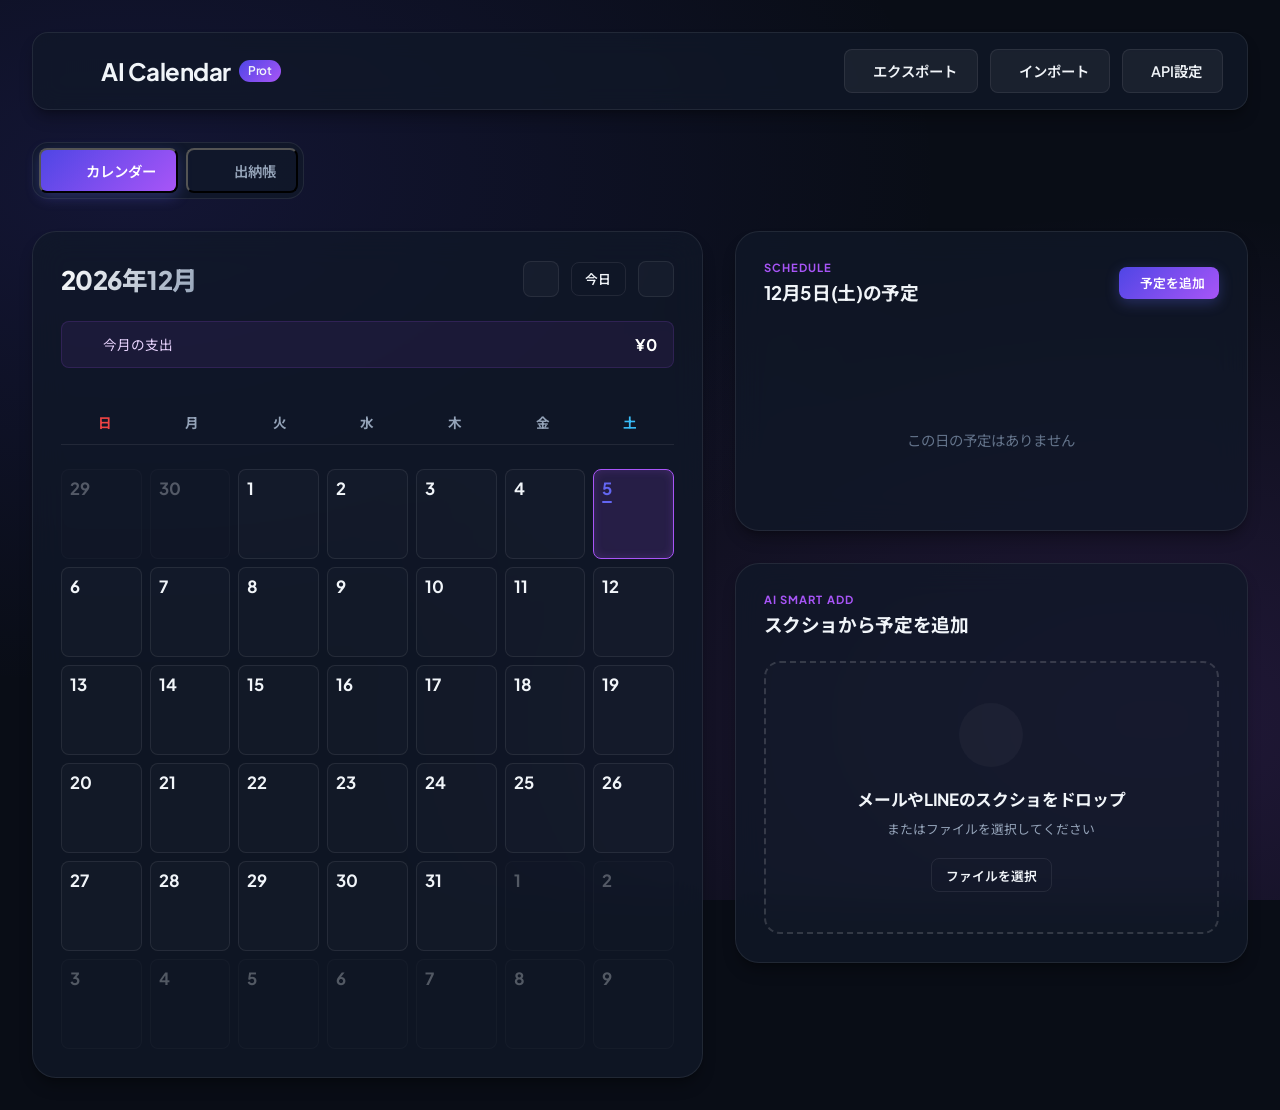
==== commit 3b1f8438: "feat: 出納帳をタブ分離し、年間表示から月別詳細へのドリルダウンに対応 出納帳をカレンダーとは別タブに分離し、ページ下部で見づらかった問題を解消。出納帳タブでは年ごとに12ヶ月分の支出タイルを表示" ====
--- a/index.html
+++ b/index.html
@@ -38,8 +38,20 @@
       </div>
     </header>
 
+    <!-- Tab Navigation -->
+    <div class="tab-nav">
+      <button class="tab-btn active" data-tab="calendar">
+        <i data-lucide="calendar-days"></i>
+        <span>カレンダー</span>
+      </button>
+      <button class="tab-btn" data-tab="cashbook">
+        <i data-lucide="wallet"></i>
+        <span>出納帳</span>
+      </button>
+    </div>
+
     <!-- Main Content Grid -->
-    <main class="app-main">
+    <main class="app-main tab-panel active" data-tab-panel="calendar">
       <!-- Left Column: Calendar -->
       <section class="card calendar-card">
         <div class="calendar-header">
@@ -50,7 +62,13 @@
             <button id="btn-next-month" class="btn-icon" title="翌月"><i data-lucide="chevron-right"></i></button>
           </div>
         </div>
-        
+
+        <button id="btn-goto-cashbook" class="calendar-expense-summary" title="出納帳を開く">
+          <i data-lucide="wallet"></i>
+          <span>今月の支出</span>
+          <strong id="calendar-month-expense">¥0</strong>
+        </button>
+
         <!-- Weekdays -->
         <div class="weekdays">
           <div class="weekday sun">日</div>
@@ -131,7 +149,7 @@
     </main>
 
     <!-- Cash Book Section (Receipt-based Expense Tracking) -->
-    <section class="card ledger-card">
+    <section class="card ledger-card tab-panel" data-tab-panel="cashbook">
       <div class="card-header">
         <div class="title-with-subtitle">
           <span class="card-subtitle">CASH BOOK</span>
@@ -143,47 +161,56 @@
         </button>
       </div>
 
-      <div class="ledger-grid">
-        <!-- Receipt Dropzone -->
-        <div class="ledger-dropzone-col">
-          <div id="receipt-dropzone" class="dropzone">
-            <input type="file" id="receipt-file-input" accept="image/*" style="display: none;">
-            <div class="dropzone-content">
-              <div class="icon-pulse">
-                <i data-lucide="receipt" class="drop-icon"></i>
-              </div>
-              <h4>レシートの写真をドロップ</h4>
-              <p>またはファイルを選択してください</p>
-              <button type="button" class="btn btn-outline btn-sm btn-browse" onclick="document.getElementById('receipt-file-input').click()">
-                ファイルを選択
-              </button>
-            </div>
-            <div id="receipt-preview-container" class="preview-container" style="display: none;">
-              <img id="receipt-image-preview" src="" alt="アップロードされたレシート">
-              <div class="preview-overlay">
-                <button type="button" id="btn-clear-receipt-image" class="btn-icon btn-danger-icon" title="画像を解除">
-                  <i data-lucide="trash-2"></i>
-                </button>
-                <button type="button" id="btn-analyze-receipt" class="btn btn-glow">
-                  <i data-lucide="sparkles"></i>
-                  <span>AIでレシートを読み取る</span>
-                </button>
-              </div>
-            </div>
-          </div>
-        </div>
-
-        <!-- Ledger List -->
-        <div class="ledger-list-col">
-          <div class="ledger-month-header">
-            <h4 id="ledger-month-label">今月の支出</h4>
-            <span class="ledger-total-badge">合計 <strong id="ledger-total-amount">¥0</strong></span>
-          </div>
-          <div id="ledger-list" class="ledger-list">
-            <div class="empty-state">
-              <i data-lucide="receipt"></i>
-              <p>この月の支出はまだありません</p>
-            </div>
+      <!-- Receipt Dropzone -->
+      <div id="receipt-dropzone" class="dropzone ledger-dropzone">
+        <input type="file" id="receipt-file-input" accept="image/*" style="display: none;">
+        <div class="dropzone-content">
+          <div class="icon-pulse">
+            <i data-lucide="receipt" class="drop-icon"></i>
+          </div>
+          <h4>レシートの写真をドロップ</h4>
+          <p>またはファイルを選択してください</p>
+          <button type="button" class="btn btn-outline btn-sm btn-browse" onclick="document.getElementById('receipt-file-input').click()">
+            ファイルを選択
+          </button>
+        </div>
+        <div id="receipt-preview-container" class="preview-container" style="display: none;">
+          <img id="receipt-image-preview" src="" alt="アップロードされたレシート">
+          <div class="preview-overlay">
+            <button type="button" id="btn-clear-receipt-image" class="btn-icon btn-danger-icon" title="画像を解除">
+              <i data-lucide="trash-2"></i>
+            </button>
+            <button type="button" id="btn-analyze-receipt" class="btn btn-glow">
+              <i data-lucide="sparkles"></i>
+              <span>AIでレシートを読み取る</span>
+            </button>
+          </div>
+        </div>
+      </div>
+
+      <!-- Year Overview (12 months) -->
+      <div id="ledger-year-view">
+        <div class="ledger-year-header">
+          <button id="btn-ledger-prev-year" class="btn-icon" title="前年"><i data-lucide="chevron-left"></i></button>
+          <h4 id="ledger-year-label">2026年の支出</h4>
+          <button id="btn-ledger-next-year" class="btn-icon" title="翌年"><i data-lucide="chevron-right"></i></button>
+        </div>
+        <div id="ledger-year-grid" class="ledger-year-grid">
+          <!-- Dynamically populated: 12 month tiles -->
+        </div>
+      </div>
+
+      <!-- Month Detail (drill-down) -->
+      <div id="ledger-month-detail" class="ledger-month-detail" style="display: none;">
+        <div class="ledger-month-header">
+          <button id="btn-ledger-back-to-year" class="btn-icon" title="年間表示に戻る"><i data-lucide="arrow-left"></i></button>
+          <h4 id="ledger-month-label">2026年7月の支出</h4>
+          <span class="ledger-total-badge">合計 <strong id="ledger-total-amount">¥0</strong></span>
+        </div>
+        <div id="ledger-list" class="ledger-list">
+          <div class="empty-state">
+            <i data-lucide="receipt"></i>
+            <p>この月の支出はまだありません</p>
           </div>
         </div>
       </div>
--- a/style.css
+++ b/style.css
@@ -142,6 +142,86 @@
 }
 
 /* ==========================================================================
+   Tab Navigation
+   ========================================================================== */
+
+.tab-nav {
+  display: flex;
+  gap: 0.5rem;
+  padding: 0.35rem;
+  background: var(--bg-card);
+  border: 1px solid var(--border-glass);
+  border-radius: var(--radius-md);
+  width: fit-content;
+}
+
+.tab-btn {
+  display: flex;
+  align-items: center;
+  gap: 0.5rem;
+  padding: 0.6rem 1.25rem;
+  border-radius: var(--radius-sm);
+  font-weight: 600;
+  font-size: 0.9rem;
+  color: var(--text-muted);
+  background: transparent;
+  transition: all 0.2s ease;
+}
+
+.tab-btn:hover {
+  color: var(--text-main);
+  background: rgba(255, 255, 255, 0.04);
+}
+
+.tab-btn.active {
+  color: #fff;
+  background: var(--gradient-accent);
+  box-shadow: 0 4px 14px rgba(99, 102, 241, 0.3);
+}
+
+.tab-btn i {
+  width: 1.1rem;
+  height: 1.1rem;
+}
+
+.tab-panel:not(.active) {
+  display: none;
+}
+
+/* Calendar tab: monthly expense summary link to Cash Book tab */
+.calendar-expense-summary {
+  display: flex;
+  align-items: center;
+  gap: 0.5rem;
+  width: 100%;
+  margin-bottom: 1.25rem;
+  padding: 0.75rem 1rem;
+  background: rgba(168, 85, 247, 0.08);
+  border: 1px solid rgba(168, 85, 247, 0.15);
+  border-radius: var(--radius-sm);
+  color: #e9d5ff;
+  font-size: 0.85rem;
+  transition: all 0.2s ease;
+}
+
+.calendar-expense-summary:hover {
+  background: rgba(168, 85, 247, 0.14);
+  border-color: rgba(168, 85, 247, 0.3);
+}
+
+.calendar-expense-summary i {
+  width: 1.1rem;
+  height: 1.1rem;
+  flex-shrink: 0;
+}
+
+.calendar-expense-summary strong {
+  margin-left: auto;
+  font-size: 1rem;
+  color: #fff;
+}
+
+/* ==========================================================================
    Main Grid Layout
    ========================================================================== */
 
@@ -162,17 +242,81 @@
    Cash Book (Receipt-based Expense Tracking)
    ========================================================================== */
 
-.ledger-grid {
+.ledger-dropzone {
+  margin-bottom: 2rem;
+}
+
+.ledger-year-header {
+  display: flex;
+  justify-content: center;
+  align-items: center;
+  gap: 1rem;
+  margin-bottom: 1.25rem;
+}
+
+.ledger-year-header h4 {
+  font-size: 1.15rem;
+  font-weight: 700;
+  color: var(--text-main);
+  min-width: 8rem;
+  text-align: center;
+}
+
+.ledger-year-grid {
   display: grid;
-  grid-template-columns: 1fr 1.4fr;
-  gap: 2rem;
-  align-items: start;
-}
-
-@media (max-width: 1024px) {
-  .ledger-grid {
-    grid-template-columns: 1fr;
+  grid-template-columns: repeat(4, 1fr);
+  gap: 1rem;
+}
+
+@media (max-width: 768px) {
+  .ledger-year-grid {
+    grid-template-columns: repeat(2, 1fr);
   }
+}
+
+.ledger-month-tile {
+  display: flex;
+  flex-direction: column;
+  align-items: center;
+  justify-content: center;
+  gap: 0.4rem;
+  padding: 1.25rem 0.75rem;
+  background: rgba(255, 255, 255, 0.03);
+  border: 1px solid var(--border-glass);
+  border-radius: var(--radius-md);
+  cursor: pointer;
+  transition: all 0.2s ease;
+  text-align: center;
+}
+
+.ledger-month-tile:hover {
+  background: rgba(168, 85, 247, 0.1);
+  border-color: rgba(168, 85, 247, 0.3);
+  transform: translateY(-2px);
+}
+
+.ledger-month-tile.current {
+  border-color: var(--primary);
+}
+
+.ledger-month-tile-label {
+  font-size: 0.85rem;
+  font-weight: 600;
+  color: var(--text-muted);
+}
+
+.ledger-month-tile-amount {
+  font-size: 1.05rem;
+  font-weight: 700;
+  color: var(--text-main);
+}
+
+.ledger-month-tile.empty .ledger-month-tile-amount {
+  color: var(--text-dark);
+}
+
+.ledger-month-detail {
+  padding-top: 0.5rem;
 }
 
 .ledger-month-header {
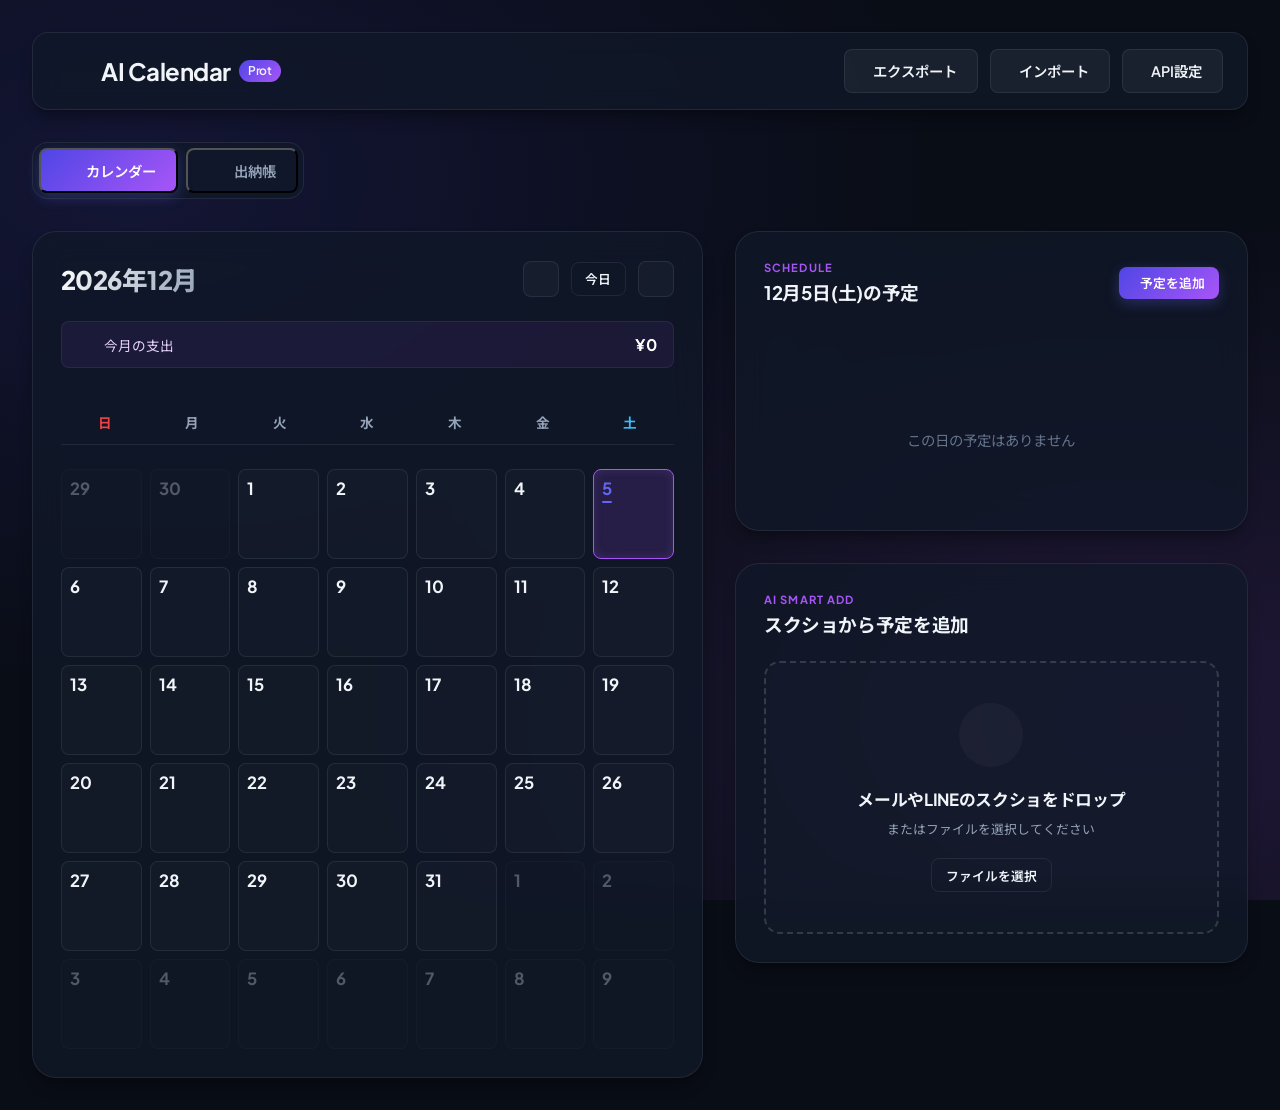
==== commit 6220f012: "feat: エクスポート/インポートで対象範囲を選択できるように 「予定だけ」「出納帳だけ」「両方」を選んでからエクスポート・インポートできるモーダルを追加。旧形式（予定のみのバックアップファイル）の" ====
--- a/index.html
+++ b/index.html
@@ -260,6 +260,36 @@
     </div>
   </div>
 
+  <!-- Modal: Export/Import Scope Selection -->
+  <div id="modal-io-scope" class="modal">
+    <div class="modal-content glass">
+      <div class="modal-header">
+        <h3 id="io-scope-title"><i data-lucide="download" class="icon-inline"></i> エクスポートする内容を選択</h3>
+        <button class="btn-icon modal-close"><i data-lucide="x"></i></button>
+      </div>
+      <div class="modal-body">
+        <div class="io-scope-options">
+          <label class="io-scope-option">
+            <input type="radio" name="io-scope" value="schedules" checked>
+            <span>予定だけ</span>
+          </label>
+          <label class="io-scope-option">
+            <input type="radio" name="io-scope" value="expenses">
+            <span>出納帳だけ</span>
+          </label>
+          <label class="io-scope-option">
+            <input type="radio" name="io-scope" value="both">
+            <span>両方</span>
+          </label>
+        </div>
+      </div>
+      <div class="modal-footer">
+        <button type="button" class="btn btn-outline modal-close">キャンセル</button>
+        <button id="btn-io-scope-confirm" class="btn btn-primary">エクスポート</button>
+      </div>
+    </div>
+  </div>
+
   <!-- Modal: Add Schedule Form (Manual) -->
   <div id="modal-add-schedule" class="modal">
     <div class="modal-content glass">
--- a/style.css
+++ b/style.css
@@ -1043,6 +1043,36 @@
   color: var(--text-muted);
 }
 
+.io-scope-options {
+  display: flex;
+  flex-direction: column;
+  gap: 0.75rem;
+}
+
+.io-scope-option {
+  display: flex;
+  align-items: center;
+  gap: 0.75rem;
+  padding: 0.85rem 1rem;
+  border: 1px solid var(--border-glass);
+  border-radius: var(--radius-md);
+  cursor: pointer;
+  transition: all 0.2s ease;
+  font-size: 0.95rem;
+  color: var(--text-main);
+}
+
+.io-scope-option:hover {
+  border-color: rgba(255, 255, 255, 0.2);
+  background: rgba(255, 255, 255, 0.03);
+}
+
+.io-scope-option input[type="radio"] {
+  width: 1.1rem;
+  height: 1.1rem;
+  accent-color: var(--primary);
+}
+
 .switch {
   position: relative;
   display: inline-block;
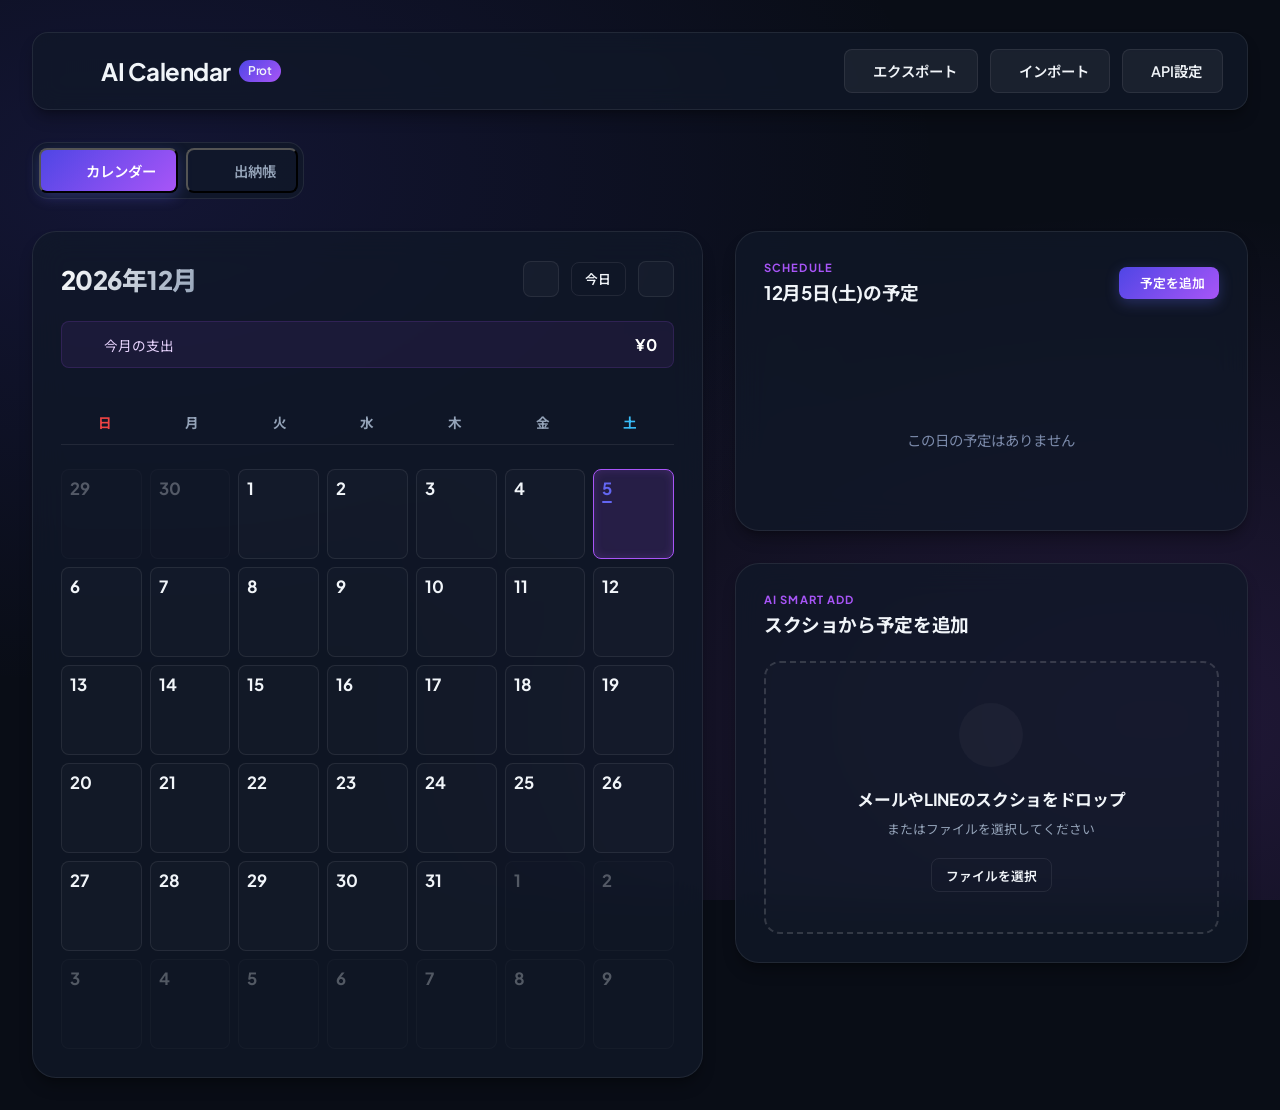
==== commit 5744d9cf: "fix: スマホでの表示を見やすく改善 - .modal-content.max-w-lgのmax-w誤字を修正し、AI解析結果モーダル等が   意図した600px幅で表示されるように - --tex" ====
--- a/index.html
+++ b/index.html
@@ -31,7 +31,7 @@
           <span>インポート</span>
         </button>
         <input type="file" id="import-file-input" accept="application/json,.json" style="display: none;">
-        <button id="btn-api-settings" class="btn btn-secondary">
+        <button id="btn-api-settings" class="btn btn-secondary" title="API設定">
           <i data-lucide="key"></i>
           <span>API設定</span>
         </button>
@@ -315,9 +315,20 @@
             </label>
           </div>
 
+          <div class="toggle-group toggle-group-compact" id="repeat-toggle-group">
+            <div class="toggle-label">
+              <span class="toggle-title">繰り返しの予定</span>
+              <span class="toggle-desc">毎週の授業など定期的な予定を一括登録</span>
+            </div>
+            <label class="switch">
+              <input type="checkbox" id="checkbox-repeat">
+              <span class="slider round"></span>
+            </label>
+          </div>
+
           <div id="single-day-input" class="form-row">
             <div class="form-group">
-              <label for="schedule-date">日付 <span class="required">*</span></label>
+              <label for="schedule-date" id="schedule-date-label">日付 <span class="required">*</span></label>
               <input type="date" id="schedule-date" required>
             </div>
           </div>
@@ -332,7 +343,22 @@
               <input type="date" id="schedule-date-end">
             </div>
           </div>
-          
+
+          <div id="repeat-input" class="form-row" style="display: none;">
+            <div class="form-group">
+              <label for="schedule-repeat-type">繰り返し</label>
+              <select id="schedule-repeat-type">
+                <option value="daily">毎日</option>
+                <option value="weekly" selected>毎週</option>
+                <option value="monthly">毎月</option>
+              </select>
+            </div>
+            <div class="form-group">
+              <label for="schedule-repeat-end">終了日 <span class="required">*</span></label>
+              <input type="date" id="schedule-repeat-end">
+            </div>
+          </div>
+
           <div class="form-row">
             <div class="form-group">
               <label for="schedule-start-time">開始時間</label>
@@ -354,6 +380,26 @@
           <button type="submit" class="btn btn-primary">追加する</button>
         </div>
       </form>
+    </div>
+  </div>
+
+  <!-- Modal: Delete Recurring Schedule Choice -->
+  <div id="modal-delete-recurring" class="modal">
+    <div class="modal-content glass">
+      <div class="modal-header">
+        <h3><i data-lucide="repeat" class="icon-inline"></i> 繰り返し予定の削除</h3>
+        <button class="btn-icon modal-close"><i data-lucide="x"></i></button>
+      </div>
+      <div class="modal-body">
+        <p class="description-text">
+          この予定は繰り返し登録されています。どの範囲を削除しますか？
+        </p>
+      </div>
+      <div class="modal-footer">
+        <button type="button" class="btn btn-outline modal-close">キャンセル</button>
+        <button id="btn-delete-recurring-this" class="btn btn-outline">この回だけ削除</button>
+        <button id="btn-delete-recurring-future" class="btn btn-danger">今後すべて削除</button>
+      </div>
     </div>
   </div>
 
--- a/style.css
+++ b/style.css
@@ -14,7 +14,7 @@
   
   --text-main: #f1f5f9;
   --text-muted: #94a3b8;
-  --text-dark: #64748b;
+  --text-dark: #7c8bab;
   
   --primary: #6366f1;
   --primary-glow: rgba(99, 102, 241, 0.35);
@@ -681,6 +681,14 @@
   margin-bottom: 0.25rem;
 }
 
+.schedule-repeat-icon {
+  width: 0.85rem;
+  height: 0.85rem;
+  margin-right: 0.35rem;
+  color: var(--secondary);
+  vertical-align: -1px;
+}
+
 .schedule-desc {
   font-size: 0.8rem;
   color: var(--text-muted);
@@ -856,6 +864,17 @@
   border-color: rgba(255, 255, 255, 0.25);
 }
 
+.btn-danger {
+  background: var(--danger);
+  color: #fff;
+  box-shadow: 0 4px 14px rgba(239, 68, 68, 0.3);
+}
+
+.btn-danger:hover {
+  background: #dc2626;
+  box-shadow: 0 6px 20px rgba(239, 68, 68, 0.5);
+}
+
 .btn-glow {
   background: var(--gradient-accent);
   color: #fff;
@@ -1168,7 +1187,7 @@
 }
 
 .modal-content.max-w-lg {
-  max-w: 600px;
+  max-width: 600px;
 }
 
 .modal-header {
@@ -1402,3 +1421,62 @@
     transform: translateY(0);
   }
 }
+
+/* ==========================================================================
+   Mobile Visibility Improvements
+   ========================================================================== */
+
+@media (max-width: 768px) {
+  /* 余白を詰めてコンテンツの表示幅を確保 */
+  .app-container {
+    padding: 1rem;
+    gap: 1.25rem;
+  }
+
+  .card {
+    padding: 1.15rem;
+  }
+
+  .modal-header,
+  .modal-body,
+  .modal-footer {
+    padding: 1rem;
+  }
+
+  /* ヘッダーのボタンはアイコンのみにして折り返しの乱れを防ぐ（title属性でラベルは維持） */
+  .header-actions .btn span {
+    display: none;
+  }
+
+  .header-actions .btn {
+    padding: 0.65rem;
+  }
+
+  /* カレンダーのマス目を狭い画面でも見やすく */
+  .calendar-days {
+    gap: 4px;
+  }
+
+  .day-cell {
+    padding: 0.35rem;
+  }
+
+  .day-number {
+    font-size: 0.95rem;
+  }
+
+  .event-badge {
+    font-size: 0.72rem;
+    padding: 2px 4px;
+  }
+
+  .cell-events {
+    max-height: 46px;
+  }
+
+  /* タップ領域を広げる */
+  .btn-icon {
+    width: 2.5rem;
+    height: 2.5rem;
+  }
+}
